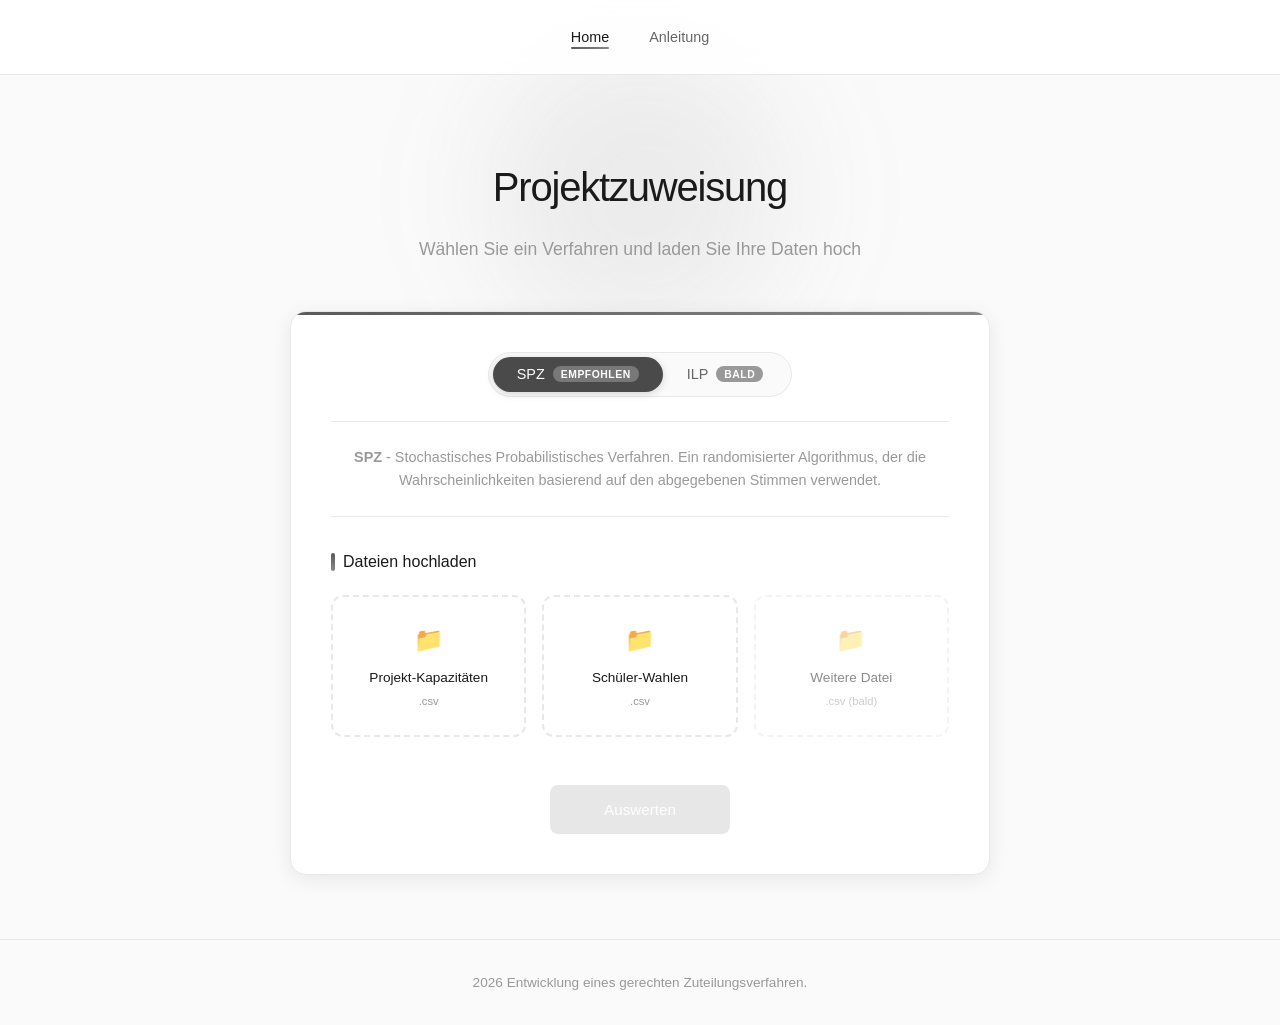
==== index.html @ 44c69690 "Add files via upload" ====
<!DOCTYPE html>
<html lang="de">
<head>
    <meta charset="UTF-8">
    <meta name="viewport" content="width=device-width, initial-scale=1.0">
    <title>Wahlverfahren - Projektzuweisung</title>
    <link rel="stylesheet" href="style.css">
</head>
<body>
    <nav class="navbar">
        <ul class="nav-links">
            <li><a href="#home" class="active" data-page="home">Home</a></li>
            <li><a href="#anleitung" data-page="anleitung">Anleitung</a></li>
        </ul>
    </nav>

    <section id="home" class="page active">
        <div class="hero">
            <h1>Projektzuweisung</h1>
            <p>Wählen Sie ein Verfahren und laden Sie Ihre Daten hoch</p>
        </div>

        <div class="main-window">
            <div class="algorithm-selector">
                <div class="badge-toggle">
                    <button id="btn-spz" class="active">SPZ <span class="badge">Empfohlen</span></button>
                    <button id="btn-io">ILP <span class="badge">Bald</span></button>
                </div>
            </div>

            <div class="algorithm-info" id="spz-info">
                <p><strong>SPZ</strong> - Stochastisches Probabilistisches Verfahren. Ein randomisierter Algorithmus, der die Wahrscheinlichkeiten basierend auf den abgegebenen Stimmen verwendet.</p>
            </div>

            <div class="algorithm-info hidden" id="io-info">
                <p><strong>ILP</strong> - Ganzzahlige Optimierung. Ein deterministischer Algorithmus, der die bestmögliche Zuordnung mathematisch berechnet.</p>
            </div>

            <div class="upload-section">
                <h3>Dateien hochladen</h3>
                <div class="upload-grid">
                    <div class="upload-box">
                        <label for="projectFile">
                            <span class="upload-icon">📁</span>
                            <span class="upload-text" id="projectFileName">Projekt-Kapazitäten</span>
                            <span class="upload-hint">.csv</span>
                        </label>
                        <input type="file" id="projectFile" accept=".csv">
                    </div>
                    <div class="upload-box">
                        <label for="studentFile">
                            <span class="upload-icon">📁</span>
                            <span class="upload-text" id="studentFileName">Schüler-Wahlen</span>
                            <span class="upload-hint">.csv</span>
                        </label>
                        <input type="file" id="studentFile" accept=".csv">
                    </div>
                    <div class="upload-box disabled" title="Diese Funktion folgt in Kürze">
                        <label>
                            <span class="upload-icon">📁</span>
                            <span class="upload-text">Weitere Datei</span>
                            <span class="upload-hint">.csv (bald)</span>
                        </label>
                        <input type="file" accept=".csv" disabled>
                    </div>
                </div>
            </div>

            <div class="action-section">
                <button id="runButton" class="btn-primary" disabled>
                    <span class="btn-text">Auswerten</span>
                    <span class="btn-loader"></span>
                </button>
            </div>

            <div id="progressSection" class="progress-section hidden">
                <div class="progress-bar">
                    <div class="progress-fill" id="progressFill"></div>
                </div>
                <p class="progress-text" id="progressText">Berechne...</p>
            </div>

            <div id="resultSection" class="result-section hidden">
                <div class="result-summary">
                    <h3>Ergebnis</h3>
                    <p id="resultMessage"></p>
                </div>
                <button id="downloadButton" class="btn-secondary">
                    <span>📥 CSV herunterladen</span>
                </button>
            </div>
        </div>
    </section>

    <section id="anleitung" class="page">
        <div class="anleitung-content">
            <h1>Anleitung</h1>
            <p class="projekt-info">Finian Markwardt<br>Jugendforscht 2026</p>

            <hr>

            <h1>SPZ - Stochastisches Probabilistisches Verfahren</h1>

            <div class="anleitung-section">
                <h2>1. Funktionsweise</h2>
                <p>Das SPZ ist eine Variante des Gale-Shapley-Algorithmus. Der Ablauf:</p>
                <ol>
                    <li><strong>Normalisierung:</strong> Für jeden Schüler werden die Stimmen so skaliert, dass ihre Summe 1 ergibt. Aus 10, 6, 3 wird also 0,526, 0,316, 0,158.</li>
                    <li><strong>Projektauswahl:</strong> In jeder Runde wird das Projekt mit den meisten verbleibenden Stimmen ausgewählt.</li>
                    <li><strong>Zuordnung:</strong> Per Zufall wird ein Schüler aus diesem Projekt ausgewählt, basierend auf den normalisierten Werten, wer dabei einen höheren Wert hat erhält größere Chancen, den Platz zu erhalten .</li>
                    <li><strong>Vergleich:</strong> Wenn der ausgewählte Schüler bereits ein Projekt hat, wird geprüft, ob das neue Projekt besser ist. Falls ja, findet ein Tausch statt.</li>
                    <li><strong>Wiederholung:</strong> Der Vorgang wiederholt sich, bis alle Schüler zugeordnet sind oder keine freien Plätze mehr verfügbar sind.</li>
                </ol>
                <p><strong>Charakteristik:</strong> Stochastisch - bei mehreren Durchläufen können unterschiedliche Ergebnisse entstehen.</p>
            </div>

            <div class="anleitung-section">
                <h2>2. Anwendungssituationen</h2>
                <p>Das SPZ eignet sich besonders für:</p>
                <ul>
                    <li>Fälle, in denen eine ausgewogene Verteilung erwünscht ist</li>
                    <li>Situationen, in denen kein Projekt priorisiert werden soll</li>
                    <li>Mehrere unabhängige Durchläufe mit unterschiedlichen Ergebnissen</li>
                    <li>Wenn die Zufallskomponente erwünscht ist</li>
                </ul>
            </div>

            <div class="anleitung-section">
                <h2>3. Datenstruktur der Eingaben</h2>
                <p>Das SPZ erwartet zwei CSV-Dateien:</p>
                
                <div class="csv-example">
                    <h4>Projekt-Kapazitäten (projekt.csv)</h4>
                    <pre>Projekt,Kapazitaet
Projekt A,35
Projekt B,28
Projekt C,21
...</pre>
                    <p class="hint"><strong>Spalten:</strong> Projektname, Kapazität (Anzahl verfügbarer Plätze)</p>
                    <p class="hint"><strong>Hinweis:</strong> Projektnamen dürfen Kommas enthalten - diese werden korrekt verarbeitet.</p>
                </div>
                
                <div class="csv-example">
                    <h4>Schüler-Wahlen (schueler.csv)</h4>
                    <pre>Vorname,Nachname,class,Projekt A,Projekt B,Projekt C,...
Max,Mustermann,7a,10,0,0,1,0,0,...
Anna,Schmidt,7b,5,6,0,0,0,0,...
...</pre>
                    <p class="hint"><strong>Spalten:</strong> Vorname, Nachname, Klasse, dann für jedes Projekt eine Spalte mit der Stimmenanzahl</p>
                </div>
            </div>

            <div class="anleitung-section">
                <h2>4. Verwendungsanleitung</h2>
                <p>So verwenden Sie das SPZ:</p>
                <ol>
                    <li>Stellen Sie sicher, dass keine Felder leer sind, sondern mindestens eine 0 enthalten</li>
                    <li>Laden Sie die Projekt-Kapazitäten-Datei hoch</li>
                    <li>Laden Sie die Schüler-Wahlen-Datei hoch</li>
                    <li>Klicken Sie auf "Auswerten"</li>
                    <li>Die CSV-Datei wird automatisch heruntergeladen</li>
                </ol>
                <p><strong>Tipp:</strong> Öffnen Sie die Browser-Konsole (F12) für detaillierte Analyseergebnisse.</p>
            </div>

            <hr>

            <h1>ILP - Ganzzahlige Optimierung</h1>

            <div class="anleitung-section">
                <h2>1. Funktionsweise</h2>
                <p>Das ILP-Verfahren verwendet mathematische Optimierung, um die bestmögliche Zuordnung zu finden:</p>
                <ol>
                    <li><strong>Modellierung:</strong> Das Problem wird als Ganzzahlige Lineare Optimierung (ILP) formuliert.</li>
                    <li><strong>Zielfunktion:</strong> Maximierung der Gesamtzufriedenheit basierend auf den Präferenzen.</li>
                    <li><strong>Randbedingungen:</strong> Jeder Schüler erhält maximal ein Projekt; jedes Projekt hat eine maximale Kapazität.</li>
                    <li><strong>Lösung:</strong> Ein Solver berechnet die optimale Zuordnung.</li>
                </ol>
                <p><strong>Charakteristik:</strong> Deterministisch - bei gleichen Eingabedaten kommt immer das gleiche Ergebnis.</p>
                
                <div class="info-note">
                    <strong>Bald verfügbar:</strong> Dieses Verfahren wird in Kürze implementiert sein.
                </div>
            </div>

            <div class="anleitung-section">
                <h2>2. Anwendungssituationen</h2>
                <p>Das ILP-Verfahren eignet sich besonders für:</p>
                <ul>
                    <li>Konsistente Ergebnisse bei wiederholten Durchläufen</li>
                    <li>Maximierung der Gesamtzufriedenheit</li>
                    <li>Fälle, in denen Reproduzierbarkeit wichtig ist</li>
                    <li>Wenn die bestmögliche Lösung garantiert werden soll</li>
                </ul>
            </div>

            <div class="anleitung-section">
                <h2>3. Datenstruktur der Eingaben</h2>
                <p>Das ILP-Verfahren erwartet zwei CSV-Dateien:</p>
                
                <div class="csv-example">
                    <h4>Projekt-Kapazitäten (projekt.csv)</h4>
                    <pre>Projekt,Kapazitaet
Projekt A,35
Projekt B,28
Projekt C,21
...</pre>
                    <p class="hint"><strong>Spalten:</strong> Projektname, Kapazität (Anzahl verfügbarer Plätze)</p>
                </div>
                
                <div class="csv-example">
                    <h4>Schüler-Wahlen (schueler.csv)</h4>
                    <pre>Vorname,Nachname,class,Projekt A,Projekt B,Projekt C,...
Max,Mustermann,7a,1,2,3,0,0,0,...
Anna,Schmidt,7b,2,1,3,0,0,0,...
...</pre>
                    <p class="hint"><strong>Spalten:</strong> Vorname, Nachname, Klasse, dann für jedes Projekt eine Spalte mit der Wunschnummer</p>
                    <p class="hint"><strong>Wertesystem:</strong> 1 = Erstwunsch, 2 = Zweitwunsch, 3 = Drittwunsch, 0 = keine Präferenz</p>
                    <p class="hint"><strong>Wichtig:</strong> Jeder Schüler hat genau eine 1, eine 2 und eine 3 in seiner Zeile (oder 0 wenn kein Wunsch)</p>
                </div>
            </div>

            <div class="anleitung-section">
                <h2>4. Verwendungsanleitung</h2>
                <p>So verwenden Sie das ILP-Verfahren:</p>
                <ol>
                    <li>Stellen Sie sicher, dass beide CSV-Dateien im UTF-8 Format vorliegen</li>
                    <li>Die Schüler-Wahlen-Datei verwendet das Wertesystem 1, 2, 3 statt 10, 6, 3</li>
                    <li>Laden Sie die Projekt-Kapazitäten-Datei hoch</li>
                    <li>Laden Sie die Schüler-Wahlen-Datei hoch</li>
                    <li>Klicken Sie auf "Auswerten"</li>
                    <li>Die CSV-Datei wird automatisch heruntergeladen</li>
                </ol>
            </div>

            <hr>


            <h1>Tipps</h1>

            <div class="anleitung-section">
                <ul>
                    <li>Stellen Sie sicher, dass genügend Gesamtkapazität vorhanden ist für alle Schüler</li>
                    <li>Bei sehr beliebten Projekten kann es sein, dass nicht alle Erstwünsche erfüllt werden können</li>
                    <li>Öffnen Sie die Browser-Konsole (F12) für detaillierte Analyseergebnisse</li>
                    <li>Für SPZ verwenden Sie das Punktesystem, Punkte spiegeln Präferenzen dar, für den ILP Algorithmus brauchen sie reguläre Erst-, Zweit-, und Drittwünsche (1, 2, 3)</li>
                </ul>
            </div>
        </div>
    </section>

    <footer class="footer">
        <p>2026 Entwicklung eines gerechten Zuteilungsverfahren.</p>
    </footer>

    <script src="app.js"></script>
</body>
</html>
---- style.css ----
* {
    margin: 0;
    padding: 0;
    box-sizing: border-box;
}

:root {
    --bg-primary: #fafafa;
    --bg-secondary: #ffffff;
    --accent: #e8e8e8;
    --accent-dark: #d0d0d0;
    --text-primary: #1a1a1a;
    --text-secondary: #666666;
    --text-muted: #999999;
    --success: #4CAF50;
    --shadow: 0 4px 20px rgba(0, 0, 0, 0.08);
    --gradient-start: #5a5a5a;
    --gradient-end: #888888;
}

body {
    font-family: 'Helvetica Neue', Arial, sans-serif;
    background: var(--bg-primary);
    color: var(--text-primary);
    line-height: 1.6;
    min-height: 100vh;
}

.navbar {
    display: flex;
    justify-content: center;
    align-items: center;
    padding: 1.5rem 4rem;
    background: var(--bg-secondary);
    border-bottom: 1px solid var(--accent);
    position: sticky;
    top: 0;
    z-index: 100;
    backdrop-filter: blur(10px);
    background: rgba(255, 255, 255, 0.9);
}

.nav-links {
    display: flex;
    list-style: none;
    gap: 2.5rem;
}

.nav-links a {
    text-decoration: none;
    color: var(--text-secondary);
    font-size: 0.9rem;
    font-weight: 500;
    padding-bottom: 0.25rem;
    position: relative;
    transition: color 0.3s ease;
}

.nav-links a::after {
    content: '';
    position: absolute;
    bottom: 0;
    left: 0;
    width: 0;
    height: 2px;
    background: linear-gradient(90deg, var(--gradient-start), var(--gradient-end));
    transition: width 0.3s ease;
    border-radius: 2px;
}

.nav-links a:hover,
.nav-links a.active {
    color: var(--text-primary);
}

.nav-links a:hover::after,
.nav-links a.active::after {
    width: 100%;
}

.nav-links a.active::after {
    width: 100%;
}

.page {
    display: none;
    animation: fadeIn 0.5s ease;
}

.page.active {
    display: block;
}

@keyframes fadeIn {
    from {
        opacity: 0;
        transform: translateY(20px);
    }
    to {
        opacity: 1;
        transform: translateY(0);
    }
}

.hero {
    text-align: center;
    padding: 5rem 2rem 3rem;
    max-width: 600px;
    margin: 0 auto;
    position: relative;
}

.hero::before {
    content: '';
    position: absolute;
    top: 50%;
    left: 50%;
    transform: translate(-50%, -50%);
    width: 300px;
    height: 300px;
    background: linear-gradient(135deg, rgba(90, 90, 90, 0.1), rgba(136, 136, 136, 0.1));
    border-radius: 50%;
    filter: blur(60px);
    z-index: -1;
    animation: pulse 4s ease-in-out infinite;
}

@keyframes pulse {
    0%, 100% {
        transform: translate(-50%, -50%) scale(1);
        opacity: 0.5;
    }
    50% {
        transform: translate(-50%, -50%) scale(1.1);
        opacity: 0.8;
    }
}

.hero h1 {
    font-size: 2.5rem;
    font-weight: 300;
    letter-spacing: -0.03em;
    margin-bottom: 1rem;
    color: var(--text-primary);
    animation: slideUp 0.8s ease;
}

.hero p {
    font-size: 1.1rem;
    color: var(--text-muted);
    font-weight: 300;
    animation: slideUp 0.8s ease 0.2s backwards;
}

@keyframes slideUp {
    from {
        opacity: 0;
        transform: translateY(30px);
    }
    to {
        opacity: 1;
        transform: translateY(0);
    }
}

.main-window {
    max-width: 700px;
    margin: 0 auto 4rem;
    padding: 2.5rem;
    background: var(--bg-secondary);
    border: 1px solid var(--accent);
    box-shadow: var(--shadow);
    border-radius: 16px;
    animation: slideUp 0.8s ease 0.3s backwards;
    position: relative;
    overflow: hidden;
}

.main-window::before {
    content: '';
    position: absolute;
    top: 0;
    left: 0;
    right: 0;
    height: 3px;
    background: linear-gradient(90deg, var(--gradient-start), var(--gradient-end));
}

.algorithm-tabs {
    display: flex;
    justify-content: center;
    gap: 0;
    margin-bottom: 0.5rem;
    padding-bottom: 1.5rem;
    border-bottom: 1px solid var(--accent);
}

.tab-btn {
    background: var(--bg-primary);
    border: 1px solid var(--accent);
    padding: 0.75rem 2rem;
    font-size: 0.9rem;
    font-weight: 500;
    cursor: pointer;
    transition: all 0.3s ease;
    color: var(--text-secondary);
}

.tab-btn:first-child {
    border-radius: 8px 0 0 8px;
    border-right: none;
}

.tab-btn:last-child {
    border-radius: 0 8px 8px 0;
}

.tab-btn.active {
    background: linear-gradient(135deg, var(--gradient-start), var(--gradient-end));
    color: #7e7e7e;
    border-color: transparent;
    box-shadow: 0 4px 15px rgba(102, 126, 234, 0.3);
}

.tab-btn:hover:not(.active) {
    background: var(--accent);
    transform: translateY(-2px);
}

.algorithm-info {
    text-align: center;
    margin-bottom: 2rem;
    padding-bottom: 1.5rem;
    border-bottom: 1px solid var(--accent);
}

.algorithm-info p {
    font-size: 0.9rem;
    color: var(--text-muted);
}

.algorithm-description {
    text-align: center;
    margin-bottom: 2rem;
    padding-bottom: 2rem;
    border-bottom: 1px solid var(--accent);
}

.algorithm-description p {
    font-size: 0.9rem;
    color: var(--text-muted);
}

.upload-section h3 {
    font-size: 1rem;
    font-weight: 500;
    margin-bottom: 1.25rem;
    color: var(--text-primary);
    display: flex;
    align-items: center;
    gap: 0.5rem;
}

.upload-section h3::before {
    content: '';
    width: 4px;
    height: 18px;
    background: linear-gradient(180deg, var(--gradient-start), var(--gradient-end));
    border-radius: 2px;
}

.upload-grid {
    display: grid;
    grid-template-columns: repeat(3, 1fr);
    gap: 1rem;
    margin-bottom: 2rem;
}

.upload-box {
    position: relative;
}

.upload-box label {
    display: flex;
    flex-direction: column;
    align-items: center;
    padding: 1.5rem 1rem;
    border: 2px dashed var(--accent);
    border-radius: 12px;
    cursor: pointer;
    transition: all 0.3s ease;
    text-align: center;
    background: rgba(255, 255, 255, 0.5);
}

.upload-box label:hover {
    border-color: var(--gradient-start);
    background: rgba(90, 90, 90, 0.05);
    transform: translateY(-4px);
    box-shadow: 0 8px 25px rgba(90, 90, 90, 0.1);
}

.upload-box input[type="file"] {
    display: none;
}

.upload-icon {
    font-size: 1.5rem;
    margin-bottom: 0.5rem;
    transition: transform 0.3s ease;
}

.upload-box label:hover .upload-icon {
    transform: scale(1.2) rotate(5deg);
}

.upload-text {
    font-size: 0.85rem;
    font-weight: 500;
    color: var(--text-primary);
    margin-bottom: 0.25rem;
}

.upload-hint {
    font-size: 0.7rem;
    color: var(--text-muted);
}

.upload-box.disabled {
    opacity: 0.5;
    cursor: not-allowed;
}

.upload-box.disabled label:hover {
    border-color: var(--accent);
    background: transparent;
    transform: none;
    box-shadow: none;
}

.upload-box.has-file label {
    border-color: var(--success);
    border-style: solid;
    background: rgba(76, 175, 80, 0.08);
    animation: successPulse 0.5s ease;
}

@keyframes successPulse {
    0% {
        transform: scale(1);
    }
    50% {
        transform: scale(1.05);
    }
    100% {
        transform: scale(1);
    }
}

.algorithm-selector {
    display: flex;
    justify-content: center;
    margin-bottom: 1.5rem;
    padding-bottom: 1.5rem;
    border-bottom: 1px solid var(--accent);
}

.badge-toggle {
    display: inline-flex;
    background: var(--bg-primary);
    border-radius: 30px;
    padding: 4px;
    border: 1px solid var(--accent);
}

.badge-toggle button {
    padding: 0.6rem 1.5rem;
    border: none;
    background: transparent;
    border-radius: 30px;
    font-size: 0.9rem;
    font-weight: 500;
    color: var(--text-secondary);
    cursor: pointer;
    transition: all 0.3s ease;
    display: flex;
    align-items: center;
    gap: 0.5rem;
}

.badge-toggle button.active {
    background: #4a4a4a;
    color: white;
    box-shadow: 0 2px 8px rgba(0,0,0,0.15);
}

.badge-toggle button:hover:not(.active) {
    background: var(--accent);
}

.badge-toggle button span.badge {
    display: inline-block;
    padding: 0.15rem 0.5rem;
    background: var(--text-muted);
    color: white;
    border-radius: 10px;
    font-size: 0.65rem;
    font-weight: 600;
    text-transform: uppercase;
    letter-spacing: 0.05em;
}

.badge-toggle button.active span.badge {
    background: rgba(255,255,255,0.25);
}

.action-section {
    text-align: center;
    padding-top: 1rem;
}

.btn-primary {
    background: linear-gradient(135deg, var(--gradient-start), var(--gradient-end));
    color: #fff;
    border: none;
    padding: 1rem 3rem;
    font-size: 0.95rem;
    font-weight: 500;
    cursor: pointer;
    transition: all 0.3s ease;
    border-radius: 8px;
    position: relative;
    min-width: 180px;
    box-shadow: 0 4px 15px rgba(90, 90, 90, 0.3);
    overflow: hidden;
}

.btn-primary::before {
    content: '';
    position: absolute;
    top: 0;
    left: -100%;
    width: 100%;
    height: 100%;
    background: linear-gradient(90deg, transparent, rgba(255, 255, 255, 0.2), transparent);
    transition: left 0.5s ease;
}

.btn-primary:hover:not(:disabled)::before {
    left: 100%;
}

.btn-primary:hover:not(:disabled) {
    transform: translateY(-3px);
    box-shadow: 0 8px 25px rgba(90, 90, 90, 0.4);
}

.btn-primary:disabled {
    opacity: 0.5;
    cursor: not-allowed;
    background: var(--accent-dark);
    box-shadow: none;
}

.btn-primary.loading .btn-text {
    visibility: hidden;
}

.btn-primary.loading .btn-loader {
    position: absolute;
    left: 50%;
    top: 50%;
    transform: translate(-50%, -50%);
    width: 20px;
    height: 20px;
    border: 2px solid transparent;
    border-top-color: #fff;
    border-radius: 50%;
    animation: spin 0.8s linear infinite;
}

@keyframes spin {
    to {
        transform: translate(-50%, -50%) rotate(360deg);
    }
}

.btn-secondary {
    background: transparent;
    color: var(--text-primary);
    border: 1px solid var(--text-primary);
    padding: 0.875rem 2rem;
    font-size: 0.9rem;
    font-weight: 500;
    cursor: pointer;
    transition: all 0.3s ease;
    border-radius: 8px;
}

.btn-secondary:hover {
    background: var(--text-primary);
    color: #fff;
    transform: translateY(-2px);
    box-shadow: 0 4px 15px rgba(0, 0, 0, 0.15);
}

.progress-section {
    margin-top: 2rem;
    padding-top: 2rem;
    border-top: 1px solid var(--accent);
}

.progress-section.hidden {
    display: none;
}

.progress-bar {
    height: 4px;
    background: var(--accent);
    border-radius: 2px;
    overflow: hidden;
    margin-bottom: 1rem;
}

.progress-fill {
    height: 100%;
    background: linear-gradient(90deg, var(--gradient-start), var(--gradient-end));
    width: 0%;
    transition: width 0.3s ease;
    border-radius: 2px;
}

.progress-text {
    text-align: center;
    font-size: 0.85rem;
    color: var(--text-muted);
}

.result-section {
    margin-top: 2rem;
    padding-top: 2rem;
    border-top: 1px solid var(--accent);
    animation: fadeIn 0.5s ease;
}

.result-section.hidden {
    display: none;
}

.result-summary {
    text-align: center;
    margin-bottom: 1.5rem;
}

.result-summary h3 {
    font-size: 1.1rem;
    font-weight: 500;
    margin-bottom: 0.5rem;
}

.result-summary p {
    color: var(--text-secondary);
    font-size: 0.9rem;
}

.result-section .btn-secondary {
    display: block;
    width: 100%;
}

.hidden {
    display: none !important;
}

.anleitung-content {
    max-width: 800px;
    margin: 0 auto;
    padding: 3rem 2rem 5rem;
}

.anleitung-content h1 {
    font-size: 2rem;
    font-weight: 300;
    margin-bottom: 2.5rem;
    letter-spacing: -0.02em;
    animation: fadeIn 0.6s ease;
}

.anleitung-section {
    margin-bottom: 2.5rem;
    animation: fadeIn 0.6s ease backwards;
}

.anleitung-section:nth-child(2) { animation-delay: 0.1s; }
.anleitung-section:nth-child(3) { animation-delay: 0.2s; }
.anleitung-section:nth-child(4) { animation-delay: 0.3s; }
.anleitung-section:nth-child(5) { animation-delay: 0.4s; }

.anleitung-section h2 {
    font-size: 1.1rem;
    font-weight: 600;
    margin-bottom: 1rem;
    display: flex;
    align-items: center;
    gap: 0.75rem;
}

.anleitung-section h2::before {
    content: '';
    width: 8px;
    height: 8px;
    background: linear-gradient(135deg, var(--gradient-start), var(--gradient-end));
    border-radius: 50%;
    flex-shrink: 0;
}

.anleitung-section p {
    color: var(--text-secondary);
    margin-bottom: 1rem;
    line-height: 1.7;
}

.anleitung-section ul {
    list-style: none;
    padding-left: 0;
}

.anleitung-section li {
    padding: 0.5rem 0;
    padding-left: 1.5rem;
    position: relative;
    color: var(--text-secondary);
    transition: transform 0.2s ease;
}

.anleitung-section li:hover {
    transform: translateX(5px);
}

.anleitung-section li::before {
    content: '';
    position: absolute;
    left: 0;
    top: 50%;
    transform: translateY(-50%);
    width: 6px;
    height: 6px;
    background: linear-gradient(135deg, var(--gradient-start), var(--gradient-end));
    border-radius: 50%;
}

.anleitung-section ol li li,
.anleitung-section ol > li > ul li {
    padding: 0.25rem 0;
    padding-left: 1.5rem;
}

.anleitung-section ol li li::before,
.anleitung-section ol > li > ul li::before {
    content: '–';
    background: none;
    border-radius: 0;
    width: auto;
    height: auto;
    top: 50%;
    transform: translateY(-50%);
    color: var(--text-muted);
}

.csv-example {
    background: var(--bg-secondary);
    border: 1px solid var(--accent);
    padding: 1.25rem;
    border-radius: 12px;
    margin: 1rem 0;
    position: relative;
    overflow: hidden;
    transition: all 0.3s ease;
}

.csv-example:hover {
    box-shadow: 0 8px 30px rgba(0, 0, 0, 0.08);
    transform: translateY(-2px);
}

.csv-example::before {
    content: '';
    position: absolute;
    top: 0;
    left: 0;
    width: 4px;
    height: 100%;
    background: linear-gradient(180deg, var(--gradient-start), var(--gradient-end));
}

.csv-example h4 {
    font-size: 0.9rem;
    font-weight: 500;
    margin-bottom: 0.75rem;
    color: var(--text-primary);
}

.csv-example pre {
    font-family: 'Monaco', 'Consolas', monospace;
    font-size: 0.8rem;
    line-height: 1.5;
    overflow-x: auto;
    color: var(--text-secondary);
    background: var(--bg-primary);
    padding: 0.75rem;
    border-radius: 6px;
}

.csv-example .hint {
    font-size: 0.8rem;
    color: var(--text-muted);
    margin-top: 0.75rem;
    margin-bottom: 0;
    font-style: italic;
}

.info-note {
    background: linear-gradient(135deg, rgba(90, 90, 90, 0.08), rgba(136, 136, 136, 0.08));
    border-left: 3px solid var(--gradient-start);
    padding: 1rem;
    margin: 1rem 0;
    border-radius: 0 8px 8px 0;
}

.info-note strong {
    color: var(--text-primary);
}

.anleitung-section ol {
    list-style: none;
    padding-left: 0;
    counter-reset: ol-counter;
    color: var(--text-secondary);
}

.anleitung-section ol > li {
    padding: 0.5rem 0;
    padding-left: 2rem;
    position: relative;
    counter-increment: ol-counter;
    line-height: 1.7;
}

.anleitung-section ol > li::before {
    content: counter(ol-counter);
    position: absolute;
    left: 0;
    width: 24px;
    height: 24px;
    background: linear-gradient(135deg, var(--gradient-start), var(--gradient-end));
    color: #fff;
    border-radius: 50%;
    display: flex;
    align-items: center;
    justify-content: center;
    font-size: 0.75rem;
    font-weight: 600;
}

.console-output {
    background: var(--bg-primary);
    border: 1px solid var(--accent);
    padding: 1rem 1rem 1rem 2.5rem;
}

.console-output li::before {
    content: '→' !important;
    background: none !important;
    color: var(--gradient-start) !important;
    border-radius: 0 !important;
    width: auto !important;
    height: auto !important;
    top: 0 !important;
    transform: none !important;
}

.console-output li {
    padding-left: 0 !important;
}

.console-output strong {
    color: var(--text-primary);
}

.footer {
    text-align: center;
    padding: 2rem;
    color: var(--text-muted);
    font-size: 0.85rem;
    border-top: 1px solid var(--accent);
}

.comparison-table {
    width: 100%;
    border-collapse: collapse;
    margin: 1rem 0;
    background: var(--bg-secondary);
    border-radius: 12px;
    overflow: hidden;
    box-shadow: 0 2px 10px rgba(0, 0, 0, 0.05);
}

.comparison-table th,
.comparison-table td {
    padding: 1rem;
    text-align: left;
    border-bottom: 1px solid var(--accent);
}

.comparison-table th {
    background: linear-gradient(135deg, var(--gradient-start), var(--gradient-end));
    color: #fff;
    font-weight: 500;
    font-size: 0.9rem;
}

.comparison-table th:first-child {
    border-radius: 12px 0 0 0;
}

.comparison-table th:last-child {
    border-radius: 0 12px 0 0;
}

.comparison-table tr:last-child td {
    border-bottom: none;
}

.comparison-table tr:hover td {
    background: rgba(90, 90, 90, 0.03);
}

.comparison-table td:first-child {
    font-weight: 500;
    color: var(--text-primary);
}

.projekt-info {
    background: linear-gradient(135deg, rgba(90, 90, 90, 0.1), rgba(136, 136, 136, 0.1));
    padding: 1.5rem;
    border-radius: 12px;
    margin-bottom: 2rem;
    border-left: 4px solid var(--gradient-start);
    color: var(--text-secondary);
    line-height: 1.8;
}

.projekt-info strong {
    color: var(--text-primary);
}

hr {
    border: none;
    height: 1px;
    background: linear-gradient(90deg, transparent, var(--accent), transparent);
    margin: 3rem 0;
}

@media (max-width: 768px) {
    .navbar {
        padding: 1.25rem 1.5rem;
    }

    .hero {
        padding: 3rem 1.5rem 2rem;
    }

    .hero h1 {
        font-size: 1.75rem;
    }

    .main-window {
        margin: 0 1rem 3rem;
        padding: 1.5rem;
        border-radius: 12px;
    }

    .upload-grid {
        grid-template-columns: 1fr;
    }

    .algorithm-selector {
        flex-wrap: wrap;
        justify-content: center;
        gap: 1rem;
    }

    .anleitung-content {
        padding: 2rem 1.5rem 4rem;
    }

    .comparison-table {
        font-size: 0.85rem;
    }

    .comparison-table th,
    .comparison-table td {
        padding: 0.75rem;
    }
}
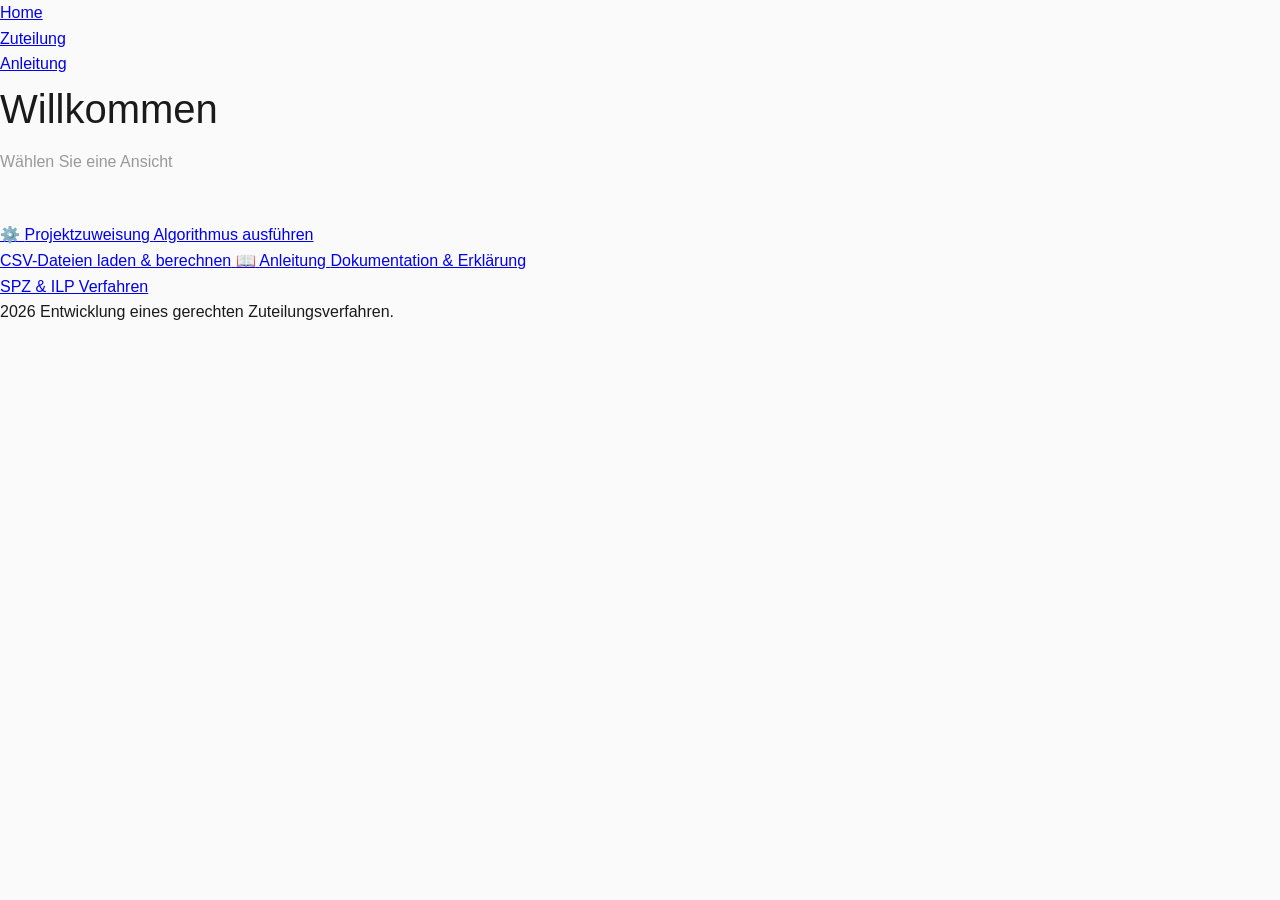
==== commit 548797c8: "Refactor navigation and update title in index.html" ====
--- a/index.html
+++ b/index.html
@@ -3,253 +3,38 @@
 <head>
     <meta charset="UTF-8">
     <meta name="viewport" content="width=device-width, initial-scale=1.0">
-    <title>Wahlverfahren - Projektzuweisung</title>
+    <title>Projektzuweisung</title>
     <link rel="stylesheet" href="style.css">
 </head>
 <body>
-    <nav class="navbar">
-        <ul class="nav-links">
-            <li><a href="#home" class="active" data-page="home">Home</a></li>
-            <li><a href="#anleitung" data-page="anleitung">Anleitung</a></li>
-        </ul>
-    </nav>
+<nav>
+    <ul class="navigation-links">
+        <li><a href="index.html">Home</a></li>
+        <li><a href="index_sort.html">Zuteilung</a></li>
+        <li><a href="index_neu.html">Anleitung</a></li>
+    </ul>
+</nav>
 
     <section id="home" class="page active">
-        <div class="hero">
-            <h1>Projektzuweisung</h1>
-            <p>Wählen Sie ein Verfahren und laden Sie Ihre Daten hoch</p>
-        </div>
 
-        <div class="main-window">
-            <div class="algorithm-selector">
-                <div class="badge-toggle">
-                    <button id="btn-spz" class="active">SPZ <span class="badge">Empfohlen</span></button>
-                    <button id="btn-io">ILP <span class="badge">Bald</span></button>
-                </div>
-            </div>
+        <h1 style="font-size:2.5rem;font-weight:300;margin-bottom:0.5rem">Willkommen</h1>
+        <p style="color:#999;margin-bottom:3rem">Wählen Sie eine Ansicht</p>
 
-            <div class="algorithm-info" id="spz-info">
-                <p><strong>SPZ</strong> - Stochastisches Probabilistisches Verfahren. Ein randomisierter Algorithmus, der die Wahrscheinlichkeiten basierend auf den abgegebenen Stimmen verwendet.</p>
-            </div>
-
-            <div class="algorithm-info hidden" id="io-info">
-                <p><strong>ILP</strong> - Ganzzahlige Optimierung. Ein deterministischer Algorithmus, der die bestmögliche Zuordnung mathematisch berechnet.</p>
-            </div>
-
-            <div class="upload-section">
-                <h3>Dateien hochladen</h3>
-                <div class="upload-grid">
-                    <div class="upload-box">
-                        <label for="projectFile">
-                            <span class="upload-icon">📁</span>
-                            <span class="upload-text" id="projectFileName">Projekt-Kapazitäten</span>
-                            <span class="upload-hint">.csv</span>
-                        </label>
-                        <input type="file" id="projectFile" accept=".csv">
-                    </div>
-                    <div class="upload-box">
-                        <label for="studentFile">
-                            <span class="upload-icon">📁</span>
-                            <span class="upload-text" id="studentFileName">Schüler-Wahlen</span>
-                            <span class="upload-hint">.csv</span>
-                        </label>
-                        <input type="file" id="studentFile" accept=".csv">
-                    </div>
-                    <div class="upload-box disabled" title="Diese Funktion folgt in Kürze">
-                        <label>
-                            <span class="upload-icon">📁</span>
-                            <span class="upload-text">Weitere Datei</span>
-                            <span class="upload-hint">.csv (bald)</span>
-                        </label>
-                        <input type="file" accept=".csv" disabled>
-                    </div>
-                </div>
-            </div>
-
-            <div class="action-section">
-                <button id="runButton" class="btn-primary" disabled>
-                    <span class="btn-text">Auswerten</span>
-                    <span class="btn-loader"></span>
-                </button>
-            </div>
-
-            <div id="progressSection" class="progress-section hidden">
-                <div class="progress-bar">
-                    <div class="progress-fill" id="progressFill"></div>
-                </div>
-                <p class="progress-text" id="progressText">Berechne...</p>
-            </div>
-
-            <div id="resultSection" class="result-section hidden">
-                <div class="result-summary">
-                    <h3>Ergebnis</h3>
-                    <p id="resultMessage"></p>
-                </div>
-                <button id="downloadButton" class="btn-secondary">
-                    <span>📥 CSV herunterladen</span>
-                </button>
-            </div>
+        <div class="menu-page">
+            <a href="index_sort.html" class="menu-card">
+                <span class="menu-icon">⚙️</span>
+                <span class="menu-title">Projektzuweisung</span>
+                <span class="menu-desc">Algorithmus ausführen<br>CSV-Dateien laden & berechnen</span>
+            </a>
+            <a href="index_neu.html" class="menu-card">
+                <span class="menu-icon">📖</span>
+                <span class="menu-title">Anleitung</span>
+                <span class="menu-desc">Dokumentation & Erklärung<br>SPZ & ILP Verfahren</span>
+            </a>
         </div>
     </section>
 
-    <section id="anleitung" class="page">
-        <div class="anleitung-content">
-            <h1>Anleitung</h1>
-            <p class="projekt-info">Finian Markwardt<br>Jugendforscht 2026</p>
-
-            <hr>
-
-            <h1>SPZ - Stochastisches Probabilistisches Verfahren</h1>
-
-            <div class="anleitung-section">
-                <h2>1. Funktionsweise</h2>
-                <p>Das SPZ ist eine Variante des Gale-Shapley-Algorithmus. Der Ablauf:</p>
-                <ol>
-                    <li><strong>Normalisierung:</strong> Für jeden Schüler werden die Stimmen so skaliert, dass ihre Summe 1 ergibt. Aus 10, 6, 3 wird also 0,526, 0,316, 0,158.</li>
-                    <li><strong>Projektauswahl:</strong> In jeder Runde wird das Projekt mit den meisten verbleibenden Stimmen ausgewählt.</li>
-                    <li><strong>Zuordnung:</strong> Per Zufall wird ein Schüler aus diesem Projekt ausgewählt, basierend auf den normalisierten Werten, wer dabei einen höheren Wert hat erhält größere Chancen, den Platz zu erhalten .</li>
-                    <li><strong>Vergleich:</strong> Wenn der ausgewählte Schüler bereits ein Projekt hat, wird geprüft, ob das neue Projekt besser ist. Falls ja, findet ein Tausch statt.</li>
-                    <li><strong>Wiederholung:</strong> Der Vorgang wiederholt sich, bis alle Schüler zugeordnet sind oder keine freien Plätze mehr verfügbar sind.</li>
-                </ol>
-                <p><strong>Charakteristik:</strong> Stochastisch - bei mehreren Durchläufen können unterschiedliche Ergebnisse entstehen.</p>
-            </div>
-
-            <div class="anleitung-section">
-                <h2>2. Anwendungssituationen</h2>
-                <p>Das SPZ eignet sich besonders für:</p>
-                <ul>
-                    <li>Fälle, in denen eine ausgewogene Verteilung erwünscht ist</li>
-                    <li>Situationen, in denen kein Projekt priorisiert werden soll</li>
-                    <li>Mehrere unabhängige Durchläufe mit unterschiedlichen Ergebnissen</li>
-                    <li>Wenn die Zufallskomponente erwünscht ist</li>
-                </ul>
-            </div>
-
-            <div class="anleitung-section">
-                <h2>3. Datenstruktur der Eingaben</h2>
-                <p>Das SPZ erwartet zwei CSV-Dateien:</p>
-                
-                <div class="csv-example">
-                    <h4>Projekt-Kapazitäten (projekt.csv)</h4>
-                    <pre>Projekt,Kapazitaet
-Projekt A,35
-Projekt B,28
-Projekt C,21
-...</pre>
-                    <p class="hint"><strong>Spalten:</strong> Projektname, Kapazität (Anzahl verfügbarer Plätze)</p>
-                    <p class="hint"><strong>Hinweis:</strong> Projektnamen dürfen Kommas enthalten - diese werden korrekt verarbeitet.</p>
-                </div>
-                
-                <div class="csv-example">
-                    <h4>Schüler-Wahlen (schueler.csv)</h4>
-                    <pre>Vorname,Nachname,class,Projekt A,Projekt B,Projekt C,...
-Max,Mustermann,7a,10,0,0,1,0,0,...
-Anna,Schmidt,7b,5,6,0,0,0,0,...
-...</pre>
-                    <p class="hint"><strong>Spalten:</strong> Vorname, Nachname, Klasse, dann für jedes Projekt eine Spalte mit der Stimmenanzahl</p>
-                </div>
-            </div>
-
-            <div class="anleitung-section">
-                <h2>4. Verwendungsanleitung</h2>
-                <p>So verwenden Sie das SPZ:</p>
-                <ol>
-                    <li>Stellen Sie sicher, dass keine Felder leer sind, sondern mindestens eine 0 enthalten</li>
-                    <li>Laden Sie die Projekt-Kapazitäten-Datei hoch</li>
-                    <li>Laden Sie die Schüler-Wahlen-Datei hoch</li>
-                    <li>Klicken Sie auf "Auswerten"</li>
-                    <li>Die CSV-Datei wird automatisch heruntergeladen</li>
-                </ol>
-                <p><strong>Tipp:</strong> Öffnen Sie die Browser-Konsole (F12) für detaillierte Analyseergebnisse.</p>
-            </div>
-
-            <hr>
-
-            <h1>ILP - Ganzzahlige Optimierung</h1>
-
-            <div class="anleitung-section">
-                <h2>1. Funktionsweise</h2>
-                <p>Das ILP-Verfahren verwendet mathematische Optimierung, um die bestmögliche Zuordnung zu finden:</p>
-                <ol>
-                    <li><strong>Modellierung:</strong> Das Problem wird als Ganzzahlige Lineare Optimierung (ILP) formuliert.</li>
-                    <li><strong>Zielfunktion:</strong> Maximierung der Gesamtzufriedenheit basierend auf den Präferenzen.</li>
-                    <li><strong>Randbedingungen:</strong> Jeder Schüler erhält maximal ein Projekt; jedes Projekt hat eine maximale Kapazität.</li>
-                    <li><strong>Lösung:</strong> Ein Solver berechnet die optimale Zuordnung.</li>
-                </ol>
-                <p><strong>Charakteristik:</strong> Deterministisch - bei gleichen Eingabedaten kommt immer das gleiche Ergebnis.</p>
-                
-                <div class="info-note">
-                    <strong>Bald verfügbar:</strong> Dieses Verfahren wird in Kürze implementiert sein.
-                </div>
-            </div>
-
-            <div class="anleitung-section">
-                <h2>2. Anwendungssituationen</h2>
-                <p>Das ILP-Verfahren eignet sich besonders für:</p>
-                <ul>
-                    <li>Konsistente Ergebnisse bei wiederholten Durchläufen</li>
-                    <li>Maximierung der Gesamtzufriedenheit</li>
-                    <li>Fälle, in denen Reproduzierbarkeit wichtig ist</li>
-                    <li>Wenn die bestmögliche Lösung garantiert werden soll</li>
-                </ul>
-            </div>
-
-            <div class="anleitung-section">
-                <h2>3. Datenstruktur der Eingaben</h2>
-                <p>Das ILP-Verfahren erwartet zwei CSV-Dateien:</p>
-                
-                <div class="csv-example">
-                    <h4>Projekt-Kapazitäten (projekt.csv)</h4>
-                    <pre>Projekt,Kapazitaet
-Projekt A,35
-Projekt B,28
-Projekt C,21
-...</pre>
-                    <p class="hint"><strong>Spalten:</strong> Projektname, Kapazität (Anzahl verfügbarer Plätze)</p>
-                </div>
-                
-                <div class="csv-example">
-                    <h4>Schüler-Wahlen (schueler.csv)</h4>
-                    <pre>Vorname,Nachname,class,Projekt A,Projekt B,Projekt C,...
-Max,Mustermann,7a,1,2,3,0,0,0,...
-Anna,Schmidt,7b,2,1,3,0,0,0,...
-...</pre>
-                    <p class="hint"><strong>Spalten:</strong> Vorname, Nachname, Klasse, dann für jedes Projekt eine Spalte mit der Wunschnummer</p>
-                    <p class="hint"><strong>Wertesystem:</strong> 1 = Erstwunsch, 2 = Zweitwunsch, 3 = Drittwunsch, 0 = keine Präferenz</p>
-                    <p class="hint"><strong>Wichtig:</strong> Jeder Schüler hat genau eine 1, eine 2 und eine 3 in seiner Zeile (oder 0 wenn kein Wunsch)</p>
-                </div>
-            </div>
-
-            <div class="anleitung-section">
-                <h2>4. Verwendungsanleitung</h2>
-                <p>So verwenden Sie das ILP-Verfahren:</p>
-                <ol>
-                    <li>Stellen Sie sicher, dass beide CSV-Dateien im UTF-8 Format vorliegen</li>
-                    <li>Die Schüler-Wahlen-Datei verwendet das Wertesystem 1, 2, 3 statt 10, 6, 3</li>
-                    <li>Laden Sie die Projekt-Kapazitäten-Datei hoch</li>
-                    <li>Laden Sie die Schüler-Wahlen-Datei hoch</li>
-                    <li>Klicken Sie auf "Auswerten"</li>
-                    <li>Die CSV-Datei wird automatisch heruntergeladen</li>
-                </ol>
-            </div>
-
-            <hr>
-
-
-            <h1>Tipps</h1>
-
-            <div class="anleitung-section">
-                <ul>
-                    <li>Stellen Sie sicher, dass genügend Gesamtkapazität vorhanden ist für alle Schüler</li>
-                    <li>Bei sehr beliebten Projekten kann es sein, dass nicht alle Erstwünsche erfüllt werden können</li>
-                    <li>Öffnen Sie die Browser-Konsole (F12) für detaillierte Analyseergebnisse</li>
-                    <li>Für SPZ verwenden Sie das Punktesystem, Punkte spiegeln Präferenzen dar, für den ILP Algorithmus brauchen sie reguläre Erst-, Zweit-, und Drittwünsche (1, 2, 3)</li>
-                </ul>
-            </div>
-        </div>
-    </section>
-
-    <footer class="footer">
+    <footer>
         <p>2026 Entwicklung eines gerechten Zuteilungsverfahren.</p>
     </footer>
 
